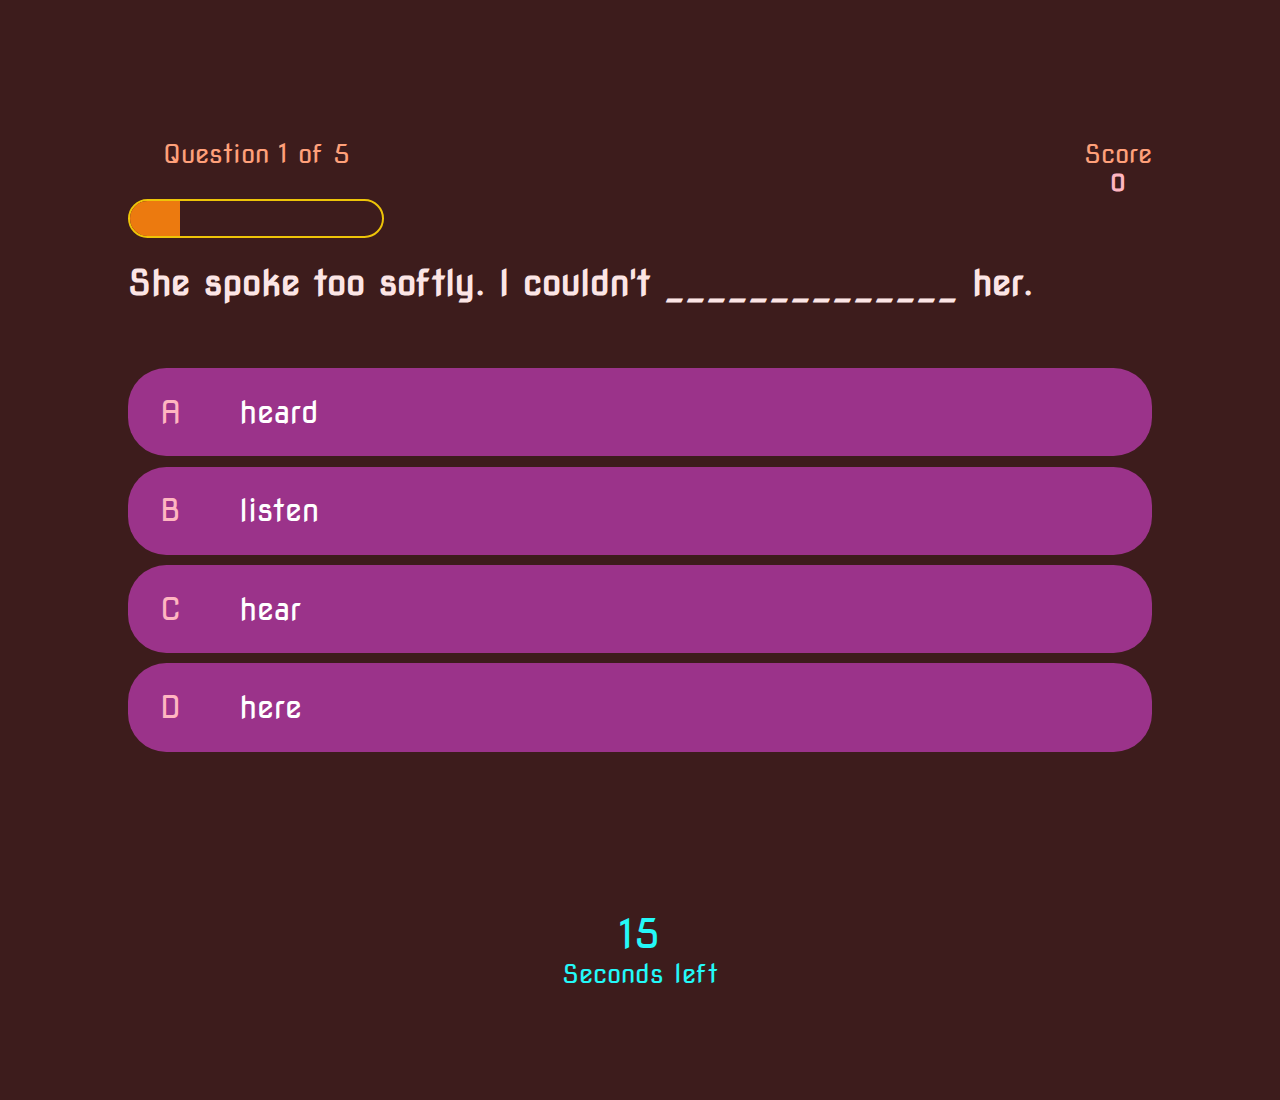
==== game.html @ 4c4e5a42 "SydneyRoseEnglish learning tool" ====
<!DOCTYPE html>
<html lang="en">
<head>
    <meta charset="UTF-8">
    <meta http-equiv="X-UA-Compatible" content="IE=edge">
    <meta name="viewport" content="width=device-width, initial-scale=1.0">
    <title>Quiz Page</title>
    <link rel="stylesheet" href="./assets/css/style.css">
    <link rel="stylesheet" href="./assets/css/game.css">
</head>


<body>
    <div class="container">
        <div id="game" class="justify-center flex-column">
            <div id="hud">
                <div class="hud-item">

                    <p id="progressText" class="hud-prefix">
                        Question
                    </p>

                    <div id="progressBar">
                        <div id="progressBarFull"></div>
                    </div>

                </div>


                <div class="hud-item">

                    <p class="hud-prefix">
                        Score
                    </p>

                    <h1 class="hud-main-text" id="score">
                        0
                    </h1>
                </div>
            </div>

            
            <h1 id="question">What is the answer to this?</h1>

            <div class="choice-container">
                <p class="choice-prefix">A</p>
                <p class="choice-text" data-number="1">Choice</p>
            </div>


            <div class="choice-container">
                <p class="choice-prefix">B</p>
                <p class="choice-text" data-number="2">Choice 2</p>
            </div>


            <div class="choice-container">
                <p class="choice-prefix">C</p>
                <p class="choice-text" data-number="3">Choice 3</p>
            </div>


            <div class="choice-container">
                <p class="choice-prefix">D</p>
                <p class="choice-text" data-number="4">Choice 4</p>
            </div>
            
        </div>
    </div>


        
    <div class= "card timer">
        <div class = "timer-text">
        <div class="large-font timer-count" id="timer-count">15</div>
        <p id="seconds" class="hud-prefix">Seconds left</p>
    </div>
    

    <script src="./assets/js/game.js"></script>
   
</body>
</html>
---- assets/css/style.css ----
@import url('https://fonts.googleapis.com/css2?family=Nova+Square&display=swap');

:root {
    background-color:rgb(61, 28, 28);
}

* {
    box-sizing: border-box;
    margin: 0;
    padding:0;
    font-size: 80%;
    font-family: 'Nova Square';
}

h1 {
    font-size: 5.4em;
    color: rgb(252, 229, 229);
    margin-bottom: 5rem;
}


h2 {
    font-size: 4.2rem;
    margin-bottom: 4rem;
}

.container {
    width: 100vw;
    height: 100vh;
    display: flex;
    justify-content: center;
    align-items: center;
    max-width: 80rem;
    margin: 0 auto;
    padding:2rem;
}


.flex.column{
    display: flex;
    flex-direction: column;
}

.flex-center {
    justify-content: center;
    align-items: center;
}

.justify-center {
    justify-content: center;
}

.flex-center {
    text-align: center;
}

.hidden {
    display: none;
}

.btn {
    display: flex;
    font-size: 2.4rem;
    padding: 2rem 0;
    width: 30rem;
    text-align:center;
    text-justify: auto;    
    margin-bottom: 1rem;
    text-decoration: none;
    color: rgb(243, 0, 231);
    background: rgb(8, 37, 59);
    box-shadow: floralwhite;
    border-style: double;
    border-color: yellow;
    border-radius: 1rem 5rem 3rem 1rem;
}

.btn:hover {
    cursor: pointer;
    box-shadow: 0 0.4rem 1.4rem 0 rgba(8, 114, 244, 0.6);
    transition: transform 150ms;
    transform: scale(1.03);
}


.btn[disabled]:hover {
    cursor: not-allowed;
    box-shadow: none;
    transform:none; 
}


#highscore-btn {
    background: linear-gradient(90deg, rgb(255, 247, 9) 0%, rgb(240, 119, 124) 100%);
    display: flex;
    color:maroon;
}

#highscore-btn:hover {
    box-shadow: 0 0.4rem 1.4rem 0 rgba(255, 255, 0, 0.5);
}

.fa-crown {
    font-size: 2.5rem;
    margin-left: 1rem;
}

/* End Page CSS */
.end-form-container {
    width:100%;
    display:flex;
    flex-direction:column;
    align-items:center;
    max-width: 30rem;
    padding-bottom: 10%;
}

input{
    margin-bottom: 1rem;
    color:floralwhite;
    background-color: rgb(179, 123, 4);
    width: 20rem;
    padding:1.5rem;
    font-size: 1.8rem;
    border: bold;
    box-shadow:0 0.1rem 1.4rem 0 rgba(86, 185, 235, 0.5);
}

input::placeholder {
    color: rgb(114, 105, 107);
}
#username {
    margin-bottom: 3rem;
    width: 100%;
    outline: none;
}

#end-text {
    font-size: 2.4rem;
    color: whitesmoke;
    text-align: center;
}

#saveScoreBtn {
    border: none;
}

.fa-home {
    margin-left: 1rem;
    font-size: 2rem;
    color:rbg(28,26,26);
}
---- assets/css/game.css ----
body {
    color: #fff;
}
.choice-container {
    display: flex;
    margin-bottom: 0.8rem;
    width: 100%;
    border-radius: 4px;
    background: rgb(155, 51, 138);
    font-size: 3rem;
    min-width: 80rem;
    border-radius: 3rem;
}

.choice-container:hover {
    cursor: pointer;
    box-shadow: 0 0.4rem 1.4rem 0 rgba(234, 242, 73, 0.5);
    transform:scale(1.02);
    transform: transform 100ms;
}


.choice-prefix {
    padding: 2rem 2.5rem;
    color:lightpink;
}

.choice-text {
    padding: 2rem;
    width: 100%;
}

.correct {
    background:linear-gradient(32deg, rgb(223, 23, 67) 0%, rgb(228, 23, 16) 100%);
}

.incorrect {
    background:linear-gradient(32deg, rgb(49, 39, 46) 0%, rgb(12, 4, 4) 100%);
}



/* Heads up Display */
#hud {
    display: flex;
    color:lightsalmon;
    justify-content: space-between;
}

.hud-prefix {
    text-align: center;
    font-size: 2rem;
}


.hud-main-text {
    text-align: center;
    color: lightpink;
}


#progressBar {
    width: 20rem;
    height: 3rem;
    border: 0.2rem solid rgb(238, 196, 8);
    margin-top: 30px;
    border-radius: 50px;
    overflow:hidden;
}

#progressBarFull {
    height: 100%;
    background: rgb(236, 122, 15);
    width: 0%;
}

@media screen and (max-width: 768px) {
    .choice-container{
        min-width: 40rem;
    }
}



/*Bottom line, Limited Timer */

.timer {
    height: 30px;
    padding: 10px;
    padding-bottom: 30px;
    color: rgb(36, 248, 248);
    text-align: center;
}
  
.timer-text {
    padding: 0px;
    font-size: 50px;
}

.timer {
    height: 200px;
}
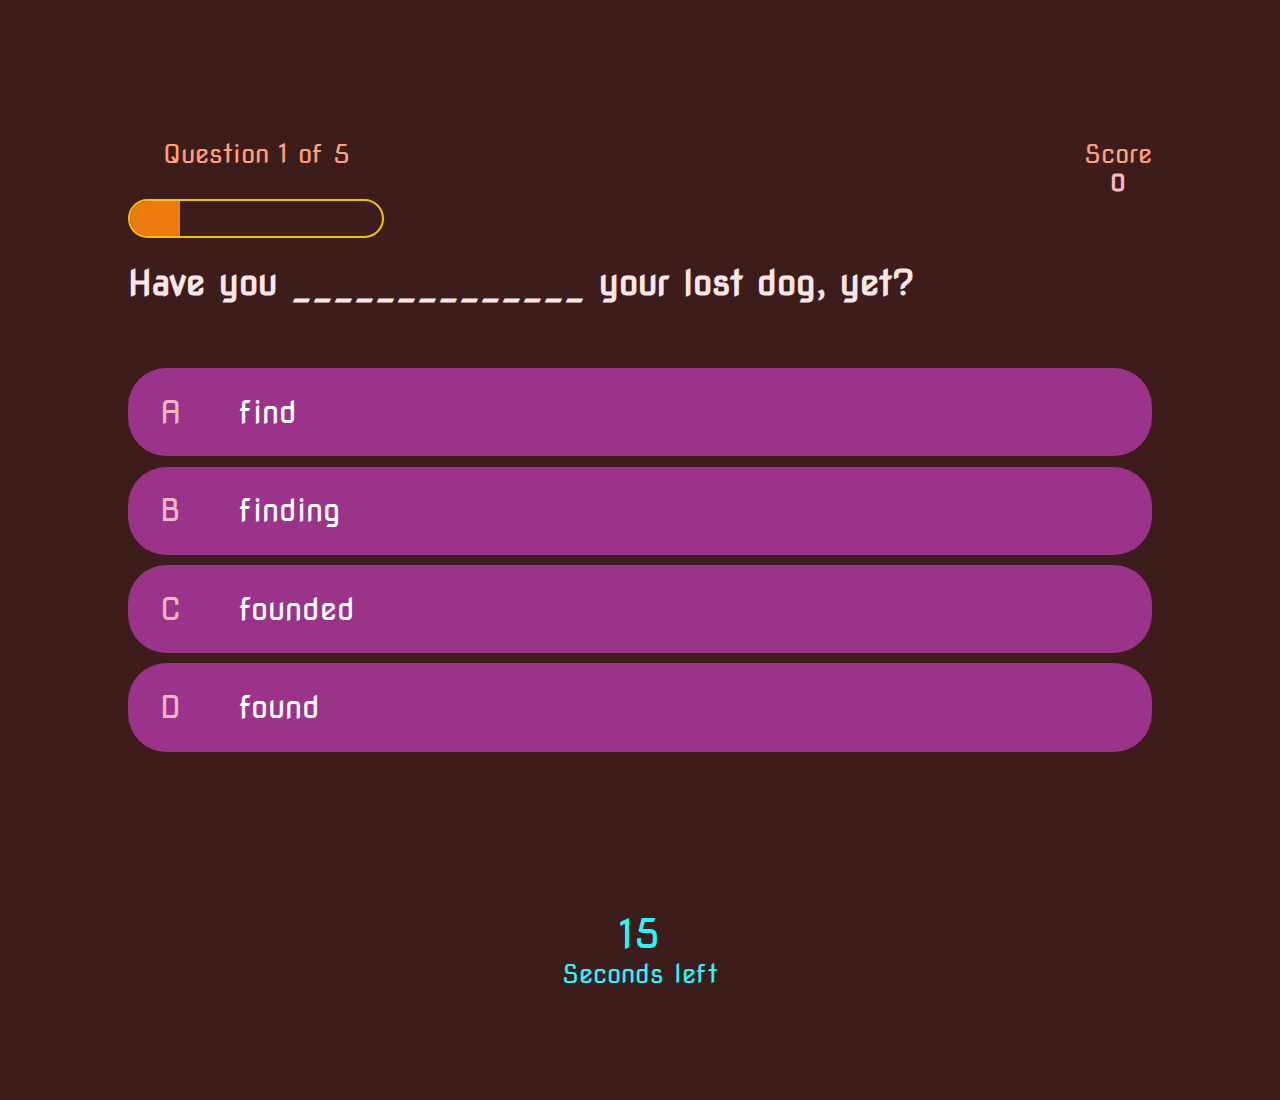
==== commit af00cc6c: "dd" ====
--- a/game.html
+++ b/game.html
@@ -17,7 +17,7 @@
                 <div class="hud-item">
 
                     <p id="progressText" class="hud-prefix">
-                        Question
+                     Question
                     </p>
 
                     <div id="progressBar">
--- a/assets/css/style.css
+++ b/assets/css/style.css
@@ -17,7 +17,6 @@
     color: rgb(252, 229, 229);
     margin-bottom: 5rem;
 }
-
 
 h2 {
     font-size: 4.2rem;
